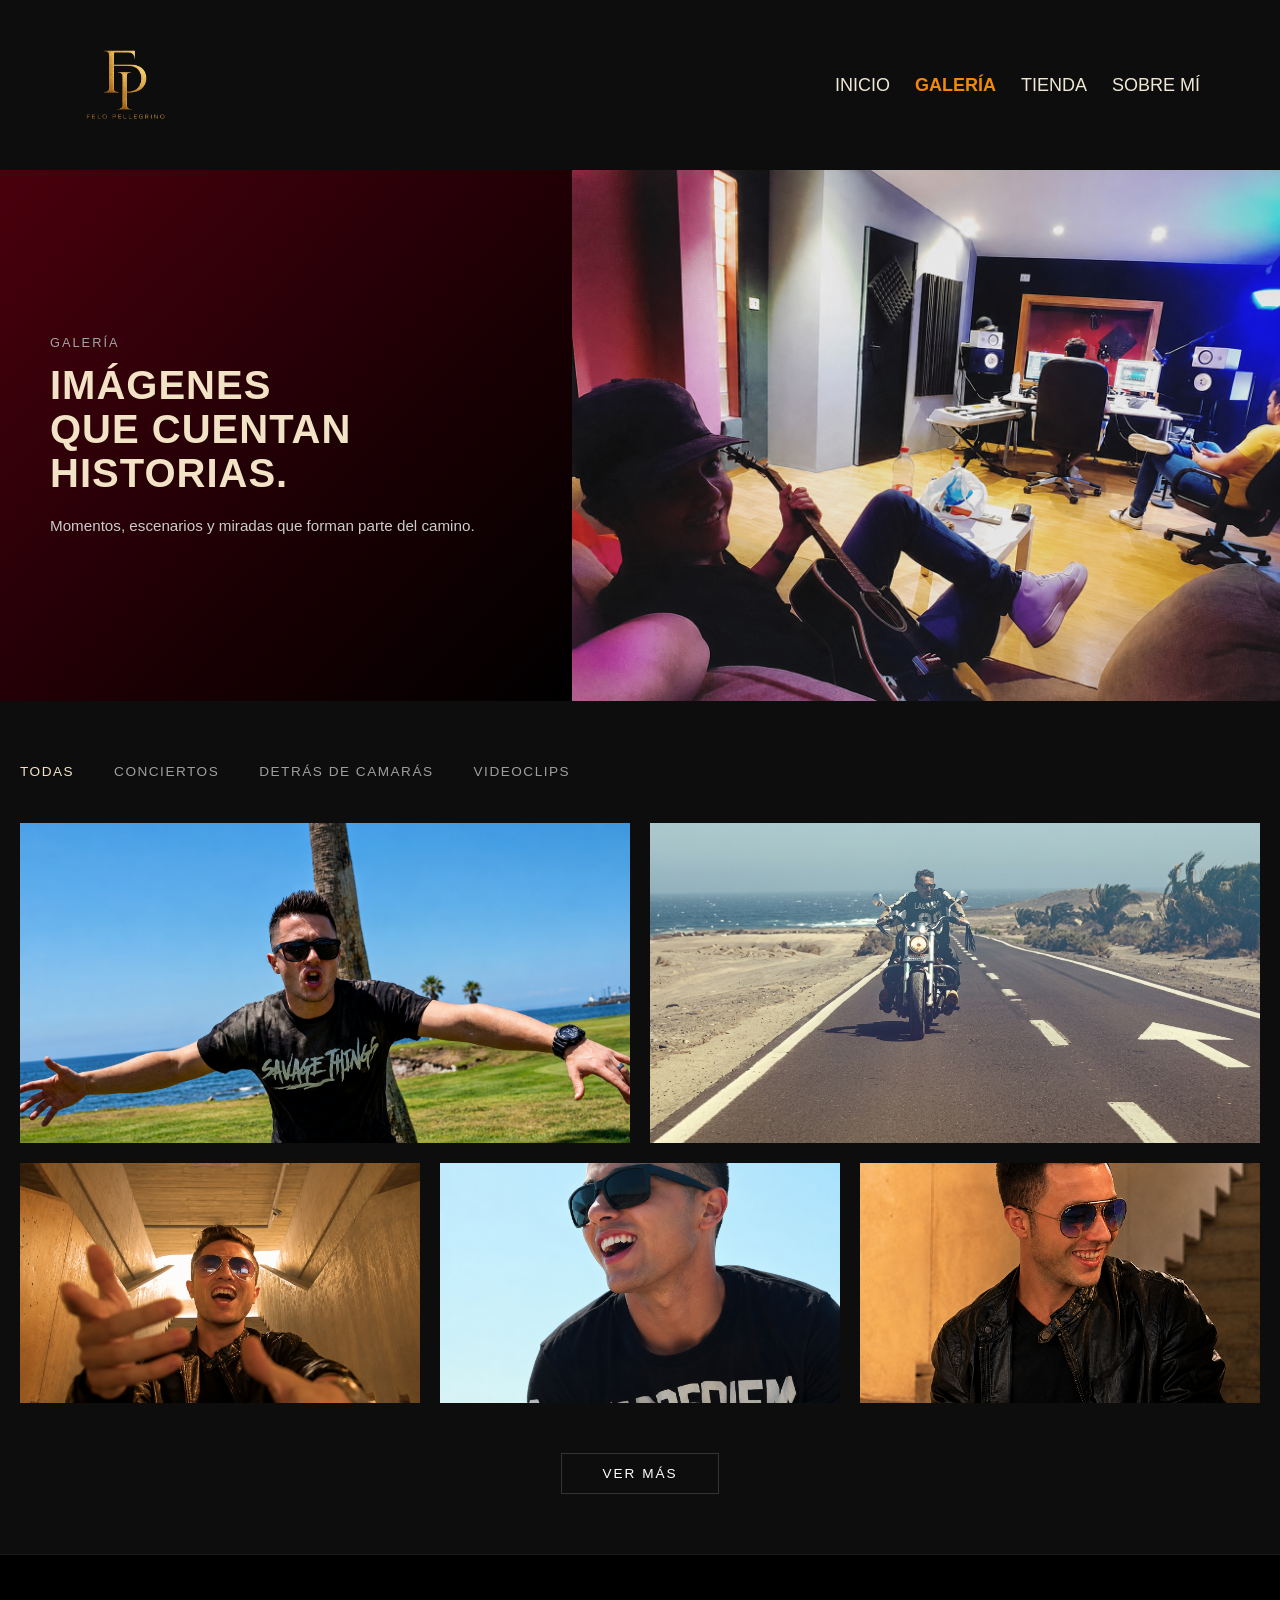
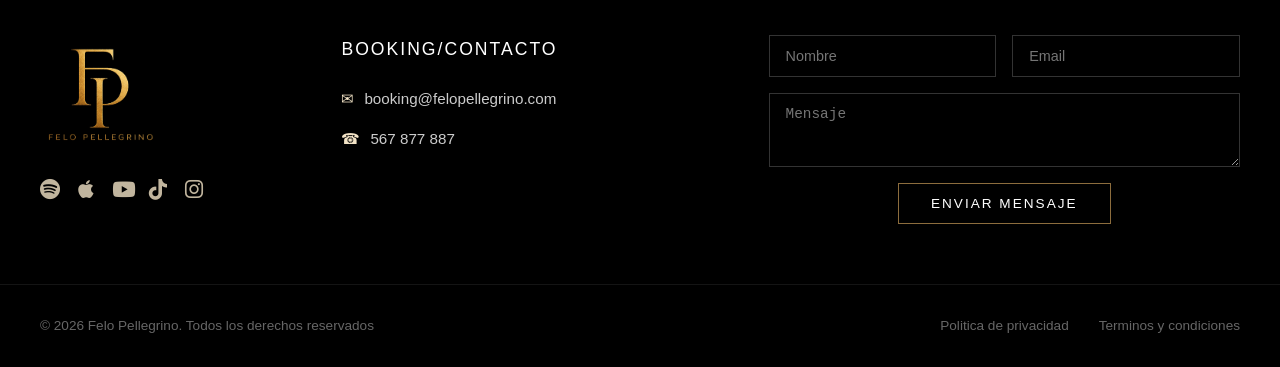
==== galeria.html @ 9846d528 "entrega completa PEC 3 - sitio web Felo Pellegrino" ====
<!DOCTYPE html>
<html lang="en">
<head>
    <meta charset="UTF-8">
    <meta name="viewport" content="width=device-width, initial-scale=1.0">
    <title>Document</title>
    <link rel="stylesheet" href="css/estilo.css">
    <link rel="stylesheet" href="https://cdnjs.cloudflare.com/ajax/libs/font-awesome/6.5.1/css/all.min.css">

</head>
<body>


<header class="header">
   <a href="#" class="logo-link">
    <img src="imagen/Logo transparente.png" alt="Logo Felo Pellegrino" class="logo-img">
  </a>
    
  <input type="checkbox" id="menu-toggle" class="menu-toggle">
<label for="menu-toggle" class="hamburger-btn" aria-label="Abrir menú">
  <i class="fa-solid fa-bars"></i>
</label>


    <nav class="nav-links">
      <a href="index.html">inicio</a>
      <a href="galeria.html" class="active">galería</a>
      <a href="tienda.html">tienda</a>
      <a href="sobre_mi.html">sobre mí</a>
    </nav>

  </header> 


   <main class="pagina-galeria">
  

  <section class="galeria-hero">
    <div class="hero-texto-caja">
      <span class="subtitulo-tag">galería</span>
      <h1 class="titulo-galeria">imágenes<br>que cuentan<br>historias.</h1>
      <p class="descripcion-hero">Momentos, escenarios y miradas que forman parte del camino.</p>
    </div>
    <div class="hero-imagen-caja">
      <img src="imagen/En el estudio.png" alt="Felo Pellegrino en el estudio">
    </div>
  </section>

  <section class="galeria-contenido">
    
    <nav class="galeria-filtros">
      <a href="#" class="filtro-item active">todas</a>
      <a href="#" class="filtro-item">conciertos</a>
      <a href="#" class="filtro-item">detrás de camarás</a>
      <a href="#" class="filtro-item">videoclips</a>
    </nav>

    <div class="galeria-grid-custom">
      <div class="foto-card foto-grande">
        <img src="imagen/Brazos abiertos.png" alt="Felo Pellegrino en la playa">
      </div>
      <div class="foto-card foto-grande">
        <img src="imagen/Con la moto.png" alt="Moto en la carretera">
      </div>

      <div class="foto-card foto-mediana">
        <img src="imagen/Escaleras face.png" alt="Actuación en directo videoclip">
      </div>
      <div class="foto-card foto-mediana">
        <img src="imagen/Image 25 jun 2026, 19_46_51.png" alt="Sesión de fotos">
      </div>
      <div class="foto-card foto-mediana">
        <img src="imagen/Image 27 jun 2026, 00_56_40.png" alt="Rodaje de videoclip">
      </div>
    </div>

    <div class="caja-btn-mas">
      <button class="btn-ver-mas">ver más</button>
    </div>

  </section>

</main>


    
     <!-- FOOTER -->

<footer class="site-footer">
  <div class="footer-container">
    
    <div class="footer-col-logo">
      <img src="imagen/Logo transparente.png" alt="Felo Pellegrino Logo" class="footer-logo">
      <div class="footer-socials">
       <a href="https://open.spotify.com/intl-es/artist/0mSjZNfoNsbA3nzGYJvwx7" target="_blank" rel="noopener noreferrer" class="platform-row">
      <i class="fa-brands fa-spotify"></i>
    </a>
    <a href="https://music.apple.com/do/artist/felo-pellegrino/1522488277" target="_blank" rel="noopener noreferrer" class="platform-row">
      <i class="fa-brands fa-apple"></i>
    </a>
    <a href="https://www.youtube.com/@felopellegrino" target="_blank" rel="noopener noreferrer" class="platform-row">
      <i class="fa-brands fa-youtube"></i>
    </a>
    <a href="https://www.tiktok.com/@felopellegrino" target="_blank" rel="noopener noreferrer" class="platform-row">
      <i class="fa-brands fa-tiktok"></i>
    </a>
    <a href="https://www.instagram.com/felopellegrino/reels/" target="_blank" rel="noopener noreferrer" class="platform-row">
      <i class="fa-brands fa-instagram"></i>
    </a>
      </div>
    </div>

    <div class="footer-col-contact">
      <h3 class="footer-title">BOOKING/CONTACTO</h3>
      <p class="contact-item">
        <span class="icon">&#9993;</span> 
        <a href="mailto:booking@felopellegrino.com">booking@felopellegrino.com</a>
      </p>
      <p class="contact-item">
        <span class="icon">&#9742;</span> 
        <a href="tel:567877887">567 877 887</a>
      </p>
    </div>

    <div class="footer-col-form">
      <form class="contact-form" action="#" method="POST">
        <div class="form-row">
          <input type="text" name="nombre" placeholder="Nombre" required>
          <input type="email" name="email" placeholder="Email" required>
        </div>
        <textarea name="mensaje" placeholder="Mensaje" rows="3" required></textarea>
        <button type="submit" class="btn-enviar">ENVIAR MENSAJE</button>
      </form>
    </div>

  </div>

  <div class="footer-bottom">
    <p class="copyright">&copy; 2026 Felo Pellegrino. Todos los derechos reservados</p>
    <div class="legal-links">
      <a href="politica-privacidad.html">Politica de privacidad</a>
      <a href="terminos-condiciones.html">Terminos y condiciones</a>
    </div>
  </div>
</footer>

</body>
</html>
    
</body>
</html>
---- css/estilo.css ----
* {
  margin: 0;
  padding: 0;
  box-sizing: border-box;
}

body {
  background-color: #0d0d0d;
  color: #ffffff;
  font-family: 'Montserrat', sans-serif; 
  line-height: 1.6;
}

/* --- HEADER --- */
.header {
  display: flex;
  justify-content: space-between;
  align-items: center;
  padding: 40px 80px;
}

.logo-img {
  height: 90px;
  width: auto;
  object-fit: contain;
  display: block;
}

.menu-toggle,
.hamburger-btn {
  display: none;
}

.nav-links {
  text-transform: uppercase;
  display: flex;
  gap: 25px; 
}

.nav-links a {
  color: #EEE8D4;        
  font-size: 18px;            
  font-weight: 500;
  text-decoration: none;
}

.nav-links a:hover {
  color: #f28807;       
}

.nav-links a.active {
  color: #f28807; 
  font-weight: 800;
}

/* --- HERO SECCION --- */
.hero {
  display: flex;
  flex-direction: row;
  align-items: center;
  justify-content: flex-start;
  width: 100%;
  max-width: 1728px;
  margin: 0 auto;
  padding: 40px;
  gap: 32px;
}

.hero-cover {
  width: 500px;
  flex-shrink: 0;
}

.cover-img {
  width: 100%;
  height: auto;
  display: block;
  border-radius: 4px;
}

.hero-content {
  text-transform: uppercase;
  display: flex;
  flex-direction: column;
  align-items: flex-start;
  gap: 16px;
  flex-shrink: 0;
}

.hero-content .subtitle {
  color: #a8a8a8;
  font-size: 24px;
  letter-spacing: 2px;
  display: block;
  margin-bottom: 10px;
}

.hero-content .title,
.title, 
.hero-content h1 {
  font-family: 'Bebas Neue', sans-serif;
  color: #CDA676;
  font-size: 3.8rem;
  font-weight: 800;
  letter-spacing: 1px;
  margin: 0 0 10px 0;
  line-height: 1.05;
}

.hero-content .tagline {
  color: #a8a8a8;
  font-size: 24px;
  letter-spacing: 2px;
  margin-bottom: 30px;
}

.boton-primario {
  display: inline-block;
  padding: 12px 30px;
  border: 1px solid #EEE8D4;
  color: #EEE8D4;
  text-decoration: none;
  font-size: 24px;
  letter-spacing: 2px;
  transition: all 0.3s ease;
}

.boton-primario:hover {
  background-color: #EEE8D4;
  color: #0d0d0d;
}

.hero-artist {
  margin-left: auto;
  width: 580px;
  max-width: 35vw;
  flex-shrink: 1;
}

.artist-img {
  width: 100%;
  height: auto;
  display: block;
  object-fit: contain;
}

/* ---  PLATAFORMAS --- */
.banner-plataformas {
  width: 100%;
  background-color: #000000;
  padding: 45px 0;
}

.plataformas-raw {
  max-width: 1728px;
  margin: 0 auto;
  display: flex;
  flex-direction: row;
  justify-content: center;
  align-items: center;
  gap: 60px;
  flex-wrap: wrap;
}

.banner-plataformas a,
.banner-plataformas a:visited {
  display: flex;
  align-items: center;
  gap: 14px;
  color: #ffffff;
  text-decoration: none;
  font-size: 1.25rem;
  font-weight: 500;
  transition: opacity 0.3s ease, transform 0.3s ease;
}

.banner-plataformas a:hover {
  opacity: 0.7;
  transform: translateY(-2px);
}

.banner-plataformas i {
  font-size: 1.6rem;
  color: #f2e3c6;
}

/* --- SECCION SOBRE MI --- */
.home-sobre-mi {
  width: 100%;
  background-color: #b58234;
  padding: 0;
}

.sobre-mi-container {
  max-width: 1728px;
  margin: 0 auto;
  padding: 0 0 0 40px;
  display: flex;
  align-items: stretch;
  justify-content: space-between;
  gap: 40px;
}

.sobre-mi-content {
  flex: 1;
  max-width: 550px;
  display: flex;
  flex-direction: column;
  gap: 20px;
  padding: 80px 0;
}

.section-tag {
  font-size: 0.85rem;
  letter-spacing: 2px;
  color: #e7e4e4;
  text-transform: uppercase;
}

.section-title {
  font-size: clamp(2rem, 3.5vw, 3.5rem);
  line-height: 1.1;
  color: #ffffff;
  margin: 0;
  text-transform: uppercase;
}

.section-text {
  font-size: 1rem;
  line-height: 1.6;
  color: #cccccc;
  margin: 0;
}

.btn-primario {
  text-transform: uppercase;
  display: inline-block;
  padding: 12px 28px;
  border: 1px solid #ffffff;
  color: #ffffff;
  text-decoration: none;
  font-size: 0.85rem;
  letter-spacing: 1.5px;
  width: fit-content;
  transition: background-color 0.3s ease, color 0.3s ease;
}

.btn-primario:hover {
  background-color: #ffffff;
  color: #000000;
}

.sobre-mi-image {
  flex: 1;
  display: flex;
  justify-content: flex-end;
  max-width: 650px;
}

.img-felo {
  width: 100%;
  height: 100%;
  object-fit: cover;
  object-position: top center;
  display: block;
  mask-image: linear-gradient(to right, transparent 0%, black 50%);
  -webkit-mask-image: linear-gradient(to right, transparent 0%, black 50%);
}

/* --- SECCION MUSICA --- */
.home-musica {
  width: 100%;
  background-color: #000000;
  padding: 80px 0;
}

.musica-container {
  max-width: 1728px;
  margin: 0 auto;
  padding: 0 40px;
}

.musica-header {
  display: flex;
  justify-content: space-between;
  align-items: center;
  margin-bottom: 50px;
}

.musica-title {
  font-size: 2.8rem;
  color: #f2e3c6; 
  font-weight: 400;
  margin: 0;
  letter-spacing: 2px;
}

.link-ver-mas {
  color: #f2e3c6;
  text-decoration: none;
  font-size: 0.95rem;
  letter-spacing: 2px;
  transition: opacity 0.3s ease;
}

.link-ver-mas:hover {
  opacity: 0.7;
}

.musica-content {
  display: grid;
  grid-template-columns: 1.5fr 1fr 0.8fr;
  gap: 60px;
  align-items: center;
}

.col-lanzamiento {
  display: flex;
  align-items: center;
  gap: 28px;
}

.cover-art {
  width: 180px;
  height: 180px;
  object-fit: cover;
  border-radius: 2px;
}

.lanzamiento-info {
  display: flex;
  flex-direction: column;
  gap: 8px;
}

.label-lanzamiento {
  font-size: 0.85rem;
  color: #f2e3c6;
  letter-spacing: 1.5px;
  text-transform: uppercase;
}

.track-title {
  font-size: 1.8rem;
  color: #ffffff;
  margin: 0 0 12px 0;
  font-weight: 500;
}

.player-controls {
  display: flex;
  align-items: center;
  gap: 16px;
}

.btn-play {
  background: none;
  border: 2px solid #f2e3c6;
  color: #f2e3c6;
  width: 38px;
  height: 38px;
  border-radius: 50%;
  display: flex;
  align-items: center;
  justify-content: center;
  cursor: pointer;
  padding: 0;
  transition: transform 0.2s ease, background-color 0.2s ease;
}

.btn-play:hover {
  transform: scale(1.05);
  background-color: rgba(242, 227, 198, 0.1);
}

.waveform {
  display: flex;
  align-items: center;
  gap: 6px;
}

.waveform .bar {
  background-color: #f2e3c6;
  border-radius: 2px;
}

.waveform .bar.short { width: 14px; height: 6px; }
.waveform .bar.medium { width: 14px; height: 10px; }
.waveform .bar.tall { width: 14px; height: 18px; }

.col-tracklist {
  list-style: none;
  padding: 0;
  margin: 0;
  display: flex;
  flex-direction: column;
  gap: 18px;
}

.col-tracklist li {
  text-transform: uppercase;
  color: #ffffff;
  font-size: 0.95rem;
  letter-spacing: 1px;
  cursor: pointer;
  transition: opacity 0.3s ease;
}

.col-tracklist li:hover {
  opacity: 0.7;
}

.col-plataformas {
  display: flex;
  flex-direction: column;
  gap: 20px;
  align-items: flex-end;
}

.platform-row,
.platform-row:visited {
  display: flex;
  flex-direction: row; 
  gap: 12px;
  color: #ffffff;
  text-decoration: none;
  font-size: 1rem;
  transition: opacity 0.3s ease;
}

.platform-row:hover {
  opacity: 0.7;
}

.platform-row i {
  font-size: 1.3rem;
  color: #f2e3c6;
  width: 24px;
  text-align: center;
}

/* --- SECCION GALERIA Y TIENDA --- */
.home-doble-seccion {
  width: 100%;
  background-color: #000000;
  padding: 80px 0;
}

.doble-seccion-container {
  max-width: 1728px;
  margin: 0 auto;
  padding: 0 40px;
  display: grid;
  grid-template-columns: 1fr 1fr;
  gap: 80px;
}

.bloque-header {
  display: flex;
  justify-content: space-between;
  align-items: center;
  margin-bottom: 30px;
}

.bloque-title {
  font-size: 2.8rem;
  color: #f2e3c6;
  font-weight: 400;
  margin: 0;
  letter-spacing: 2px;
}

.link-ver-todo {
  color: #f2e3c6;
  text-decoration: none;
  font-size: 0.95rem;
  letter-spacing: 1.5px;
  transition: opacity 0.3s ease;
}

.link-ver-todo:hover {
  opacity: 0.7;
}

.bloque-grid {
  display: grid;
  grid-template-columns: 1fr 1fr;
  gap: 20px;
}

.grid-item {
  width: 100%;
  aspect-ratio: 4 / 3;
  overflow: hidden;
  background-color: #111111;
}

.grid-item img {
  width: 100%;
  height: 100%;
  object-fit: contain;
  display: block;
  transition: transform 0.3s ease;
}

.grid-item:hover img {
  transform: scale(1.03);
}

/* --- FOOTER --- */
.site-footer {
  width: 100%;
  background-color: #000000;
  padding: 80px 0 30px 0;
  border-top: 1px solid #1a1a1a;
}

.footer-container {
  max-width: 1728px;
  margin: 0 auto;
  padding: 0 40px;
  display: grid;
  grid-template-columns: 0.8fr 1.2fr 1.5fr;
  gap: 50px;
  align-items: flex-start;
  margin-bottom: 60px;
}

.footer-col-logo {
  display: flex;
  flex-direction: column;
  gap: 24px;
}

.footer-logo {
  width: 120px;
  height: auto;
}

.footer-socials {
  display: flex;
  align-items: center;
  gap: 16px;
}

.footer-socials a i {
  width: 20px;
  height: 20px;
  opacity: 0.8;
  transition: opacity 0.3s ease;
}

.footer-socials a:hover i {
  opacity: 1;
}

.footer-col-contact {
  display: flex;
  flex-direction: column;
  gap: 16px;
}

.footer-title {
  font-size: 1.1rem;
  color: #ffffff;
  letter-spacing: 2px;
  margin: 0 0 8px 0;
  font-weight: 500;
}

.contact-item {
  color: #cccccc;
  font-size: 0.95rem;
  margin: 0;
  display: flex;
  align-items: center;
  gap: 10px;
}

.contact-item a {
  color: #cccccc;
  text-decoration: none;
  transition: color 0.3s ease;
}

.contact-item a:hover {
  color: #f2e3c6;
}

.contact-item .icon {
  color: #f2e3c6;
}

.contact-form {
  display: flex;
  flex-direction: column;
  gap: 16px;
}

.form-row {
  display: grid;
  grid-template-columns: 1fr 1fr;
  gap: 16px;
}

.contact-form input,
.contact-form textarea {
  width: 100%;
  background-color: transparent;
  border: 1px solid #333333;
  padding: 12px 16px;
  color: #ffffff;
  font-size: 0.9rem;
  outline: none;
  transition: border-color 0.3s ease;
}

.contact-form input:focus,
.contact-form textarea:focus {
  border-color: #8c6d3d;
}

.btn-enviar {
  align-self: center;
  background-color: transparent;
  border: 1px solid #8c6d3d;
  color: #ffffff;
  padding: 12px 32px;
  font-size: 0.85rem;
  letter-spacing: 2px;
  cursor: pointer;
  transition: background-color 0.3s ease;
}

.btn-enviar:hover {
  background-color: #8c6d3d;
}

.footer-bottom {
  max-width: 1728px;
  margin: 0 auto;
  padding: 30px 40px 0 40px;
  border-top: 1px solid #141414;
  display: flex;
  justify-content: space-between;
  align-items: center;
}

.copyright {
  color: #666666;
  font-size: 0.85rem;
  margin: 0;
}

.legal-links {
  display: flex;
  gap: 30px;
}

.legal-links a {
  color: #666666;
  text-decoration: none;
  font-size: 0.85rem;
  transition: color 0.3s ease;
}

.legal-links a:hover {
  color: #ffffff;
}

/*  MEDIA QUERIES RESPONSIVE */

/* --- TABLETS Y PANTALLAS MEDIANAS (HASTA 1024px) --- */
@media screen and (max-width: 1024px) {

  /* Header y Menú Hamburguesa */
  .header {
    position: relative;
    padding: 20px 40px;
  }

  .hamburger-btn {
    display: block;
    color: #f2e3c6;
    font-size: 2rem;
    cursor: pointer;
    margin-left: auto;
  }

  .nav-links {
    display: none;
    flex-direction: column;
    align-items: flex-end;
    position: absolute;
    top: 100%;
    left: 0;
    width: 100%;
    background-color: #000000;
    padding: 20px 0;
    gap: 0;
    border-bottom: 1px solid #1a1a1a;
    z-index: 999;
  }

  .nav-links a {
    padding: 16px 40px;
    width: 100%;
    border-top: 1px solid #111111;
    text-align: right;
  }

  .menu-toggle:checked ~ .nav-links {
    display: flex;
  }

  /* Hero */
  .hero {
    flex-direction: column;
    text-align: left;
    gap: 32px;
  }

  .hero-artist {
    max-width: 100%;
    width: 100%;
    margin-left: 0;
  }

  /* Seccion sobre mi */
  .sobre-mi-container {
    flex-direction: column;
    padding: 0 20px;
  }

  .sobre-mi-content {
    padding: 60px 0 20px;
    max-width: 100%;
  }

  .img-felo {
    height: auto;
  }

  /* Seccion musica */
  .musica-content {
    display: flex;
    flex-direction: column;
    gap: 40px;
  }

  .col-lanzamiento {
    flex-direction: column;
    align-items: flex-start;
  }

  .col-plataformas {
    align-items: flex-start;
    text-align: left;
  }

  .platform-row {
    justify-content: flex-start;
  }

  /* Seccion galeria y tienda */
  .doble-seccion-container {
    grid-template-columns: 1fr;
    gap: 50px;
  }

  /* Footer */
  .footer-container {
    grid-template-columns: 1fr;
    gap: 40px;
  }

  .btn-enviar {
    width: 100%;
  }

  .footer-bottom {
    flex-direction: column;
    gap: 16px;
    text-align: center;
  }
}

/* --- MOVILES (HASTA 768px / 600px) --- */

@media screen and (max-width: 768px) {
  .banner-plataformas {
    padding: 20px 16px;
  }

  .plataformas-raw {
    gap: 24px;
    justify-content: space-around;
  }

  .hero-cover {
    width: 100%;
  }

  .hero-content .title {
    font-size: 3rem;
  }

  .form-row {
    grid-template-columns: 1fr;
  }
}

@media screen and (max-width: 600px) {
  .bloque-grid {
    grid-template-columns: 1fr;
  }
}


/*------------------------------------------------------------------*/

/* --- PAGINA GALERIA --- */

.galeria-hero {
  display: flex;
  width: 100%;
  max-width: 1728px;
  margin: 0 auto;
  background-color: #000000;
  min-height: 400px;
}

.hero-texto-caja {
  flex: 1;
  background: linear-gradient(135deg, #4a000d 0%, #1a0004 60%, #000000 100%);
  padding: 60px 50px;
  display: flex;
  flex-direction: column;
  justify-content: center;
  box-sizing: border-box;
}

.subtitulo-tag {
  text-transform: uppercase;
  color: #a3a3a3;
  font-size: 0.85rem;
  letter-spacing: 2px;
  margin-bottom: 12px;
}

.titulo-galeria {
  text-transform: uppercase;
  color: #f2e3c6; 
  font-size: 2.5rem;
  line-height: 1.1;
  font-weight: 700;
  letter-spacing: 1px;
  margin: 0 0 20px 0;
}

.descripcion-hero {
  color: #cccccc;
  font-size: 0.95rem;
  line-height: 1.5;
  margin: 0;
}

.hero-imagen-caja {
  flex: 1.5;
  overflow: hidden;
}

.hero-imagen-caja img {
  width: 100%;
  height: 100%;
  object-fit: cover;
  display: block;
}

.galeria-contenido {
  max-width: 1400px;
  margin: 0 auto;
  padding: 60px 20px;
}

.galeria-filtros {
  text-transform: uppercase;
  display: flex;
  gap: 40px;
  margin-bottom: 40px;
}

.filtro-item {
  color: #ffffff;
  text-decoration: none;
  font-size: 0.85rem;
  letter-spacing: 1.5px;
  opacity: 0.6;
  transition: opacity 0.3s ease, color 0.3s ease;
}

.filtro-item:hover,
.filtro-item.active {
  opacity: 1;
  color: #f2e3c6;
}

.galeria-grid-custom {
  display: grid;
  grid-template-columns: repeat(6, 1fr);
  gap: 20px;
}

.foto-card {
  overflow: hidden;
  background-color: #111111;
}

.foto-card img {
  width: 100%;
  height: 100%;
  object-fit: cover;
  display: block;
  transition: transform 0.4s ease;
}

.foto-card:hover img {
  transform: scale(1.03);
}

.foto-grande {
  grid-column: span 3;
  height: 320px;
}

.foto-mediana {
  grid-column: span 2;
  height: 240px;
}

.caja-btn-mas {
  display: flex;
  justify-content: center;
  margin-top: 50px;
}

.btn-ver-mas {
  text-transform: uppercase;
  background: transparent;
  border: 1px solid #333333;
  color: #ffffff;
  padding: 12px 40px;
  font-size: 0.85rem;
  letter-spacing: 2px;
  cursor: pointer;
  transition: border-color 0.3s ease, color 0.3s ease;
}

.btn-ver-mas:hover {
  border-color: #f2e3c6;
  color: #f2e3c6;
}

/* --- RESPONSIVE MOVIL/TABLET --- */
@media screen and (max-width: 900px) {
  .galeria-hero {
    flex-direction: column;
  }

  .galeria-filtros {
    flex-wrap: wrap;
    gap: 20px;
  }

  .foto-grande,.foto-mediana {
    grid-column: span 6;
  }
}


/* PAGINA SOBRE MI */

.pagina-sobre-mi {
  width: 100%;
  display: flex;
  flex-direction: column;
  background-color: #000000;
  flex: 1;
}

.sobremi-hero {
  display: flex;
  flex-direction: row;
  width: 100%;
  max-width: 1728px;
  margin: 0 auto;
  background-color: #000000;
  min-height: 420px;
}

.sobremi-hero-texto {
  flex: 1;
  background: linear-gradient(135deg, #614418 0%, #261805 50%, #000000 100%);
  padding: 60px 50px;
  display: flex;
  flex-direction: column;
  justify-content: center;
  box-sizing: border-box;
}

.subtitulo-tag {
  color: #a3a3a3;
  font-size: 0.8rem;
  letter-spacing: 2px;
  margin-bottom: 10px;
}

.titulo-dorado-hero {
  color: #f2e3c6;
  font-size: 2.8rem;
  line-height: 1.1;
  font-weight: 700;
  letter-spacing: 1.5px;
  margin: 10px 0 20px 0;
}

.bajada-hero {
  color: #cccccc;
  font-size: 0.85rem;
  letter-spacing: 2px;
  opacity: 0.8;
}

.sobremi-hero-img {
  flex: 1.3;
  overflow: hidden;
}

.sobremi-hero-img img {
  width: 100%;
  height: 100%;
  object-fit: cover;
  display: block;
}

.seccion-historia {
  width: 100%;
  background-color: #000000;
  padding: 80px 50px;
  box-sizing: border-box;
}

.historia-container {
  max-width: 1400px;
  margin: 0 auto;
  display: flex;
  flex-direction: row;
  align-items: center;
  justify-content: space-between;
  gap: 60px;
}

.historia-texto {
  flex: 1.2;
}

.titulo-historia {
  color: #be6d09;
  font-size: 2.5rem;
  font-weight: 700;
  letter-spacing: 1px;
  margin: 10px 0 25px 0;
}

.historia-parrafos p {
  color: #cccccc;
  font-size: 0.92rem;
  line-height: 1.7;
  margin-bottom: 20px;
  opacity: 0.9;
}

.historia-img {
  flex: 1;
  display: flex;
  justify-content: center;
}

.historia-img img {
  max-width: 100%;
  height: auto;
  display: block;
  object-fit: contain;
}

/* --- RESPONSIVE  --- */
@media screen and (max-width: 1024px) {
  .sobremi-hero,
  .historia-container {
    flex-direction: column;
    gap: 30px;
  }

  .titulo-dorado-hero {
    font-size: 2.2rem;
  }

  .titulo-historia {
    font-size: 2rem;
  }
}
.pagina-tienda {
  width: 100%;
  display: flex;
  flex-direction: column;
  background-color: #000000;
  flex: 1;
}

/* --- PAGINA TIENDA --- */
.tienda-hero {
  display: flex;
  flex-direction: row;
  width: 100%;
  max-width: 1728px;
  margin: 0 auto;
  background-color: #000000;
  min-height: 420px;
}

.tienda-hero-texto {
  flex: 1;
  background: linear-gradient(135deg, #614418 0%, #261805 50%, #000000 100%);
  padding: 60px 50px;
  display: flex;
  flex-direction: column;
  justify-content: center;
  box-sizing: border-box;
}

.titulo-dorado-hero {
  text-transform: uppercase;
  
}

.bajada-hero-titulo{
  text-transform: uppercase;
  font-weight: 300;
  color: #cccccc;

}

.bajada-hero-desc{
  font-weight: 300;
  color: #cccccc;

}

.texto-bronce {
  color: #be6d09;
}

.tienda-hero-img {
  flex: 1.3;
  overflow: hidden;
}

.tienda-hero-img img {
  width: 100%;
  height: 100%;
  object-fit: cover;
  display: block;
}

.seccion-tienda-main {
  width: 100%;
  background-color: #000000;
  padding: 80px 40px;
  box-sizing: border-box;
}

.tienda-container {
  max-width: 1400px;
  margin: 0 auto;
  display: flex;
  gap: 50px;
}

.tienda-categorias {
  width: 200px;
  flex-shrink: 0;
}

.tienda-categorias ul {
  text-transform: uppercase;
  list-style: none;
  padding: 0;
  margin: 0;
  display: flex;
  flex-direction: column;
  gap: 25px;
}

.cat-item {
  color: #ffffff;
  text-decoration: none;
  font-size: 0.85rem;
  letter-spacing: 2px;
  opacity: 0.6;
  transition: opacity 0.3s ease, color 0.3s ease;
  display: block;
}

.cat-item:hover,
.cat-item.active {
  opacity: 1;
  color: #f2e3c6;
}

.tienda-catalogo {
  flex: 1;
  display: flex;
  flex-direction: column;
}

.productos-grid {
  display: grid;
  grid-template-columns: repeat(3, 1fr);
  gap: 25px;
}

.producto-card {
  border: 1px solid #222222;
  background-color: #050505;
  display: flex;
  flex-direction: column;
  transition: border-color 0.3s ease;
}

.producto-card:hover {
  border-color: #f2e3c6;
}

.prod-img-box {
  padding: 30px;
  display: flex;
  justify-content: center;
  align-items: center;
  min-height: 250px;
}

.prod-img-box img {
  max-width: 100%;
  max-height: 200px;
  object-fit: contain;
  display: block;
}

.prod-info-box {
  border-top: 1px solid #222222;
  padding: 15px;
  text-align: center;
  background-color: #0a0a0a;
}

.prod-info-box h3 {
  color: #ffffff;
  font-size: 0.85rem;
  letter-spacing: 1.5px;
  margin-bottom: 5px;
  font-weight: 500;
}

.prod-info-box .precio {
  color: #cccccc;
  font-size: 0.85rem;
  letter-spacing: 1px;
}

.caja-btn-tienda {
  display: flex;
  justify-content: center;
  margin-top: 50px;
}

.btn-ver-todo {
  text-transform: uppercase;
  background: transparent;
  border: 1px solid #333333;
  color: #ffffff;
  padding: 12px 45px;
  font-size: 0.85rem;
  letter-spacing: 2px;
  cursor: pointer;
  transition: all 0.3s ease;
}

.btn-ver-todo:hover {
  border-color: #f2e3c6;
  color: #f2e3c6;
}

/* --- RESPONSIVE TIENDA --- */
@media screen and (max-width: 1024px) {
  .tienda-hero {
    flex-direction: column;
  }

  .tienda-container {
    flex-direction: column;
    gap: 40px;
  }

  .tienda-categorias {
    width: 100%;
  }

  .tienda-categorias ul {
    flex-direction: row;
    flex-wrap: wrap;
    gap: 20px;
  }

  .productos-grid {
    grid-template-columns: repeat(2, 1fr);
  }
}

@media screen and (max-width: 600px) {
  .productos-grid {
    grid-template-columns: 1fr;
  }
}
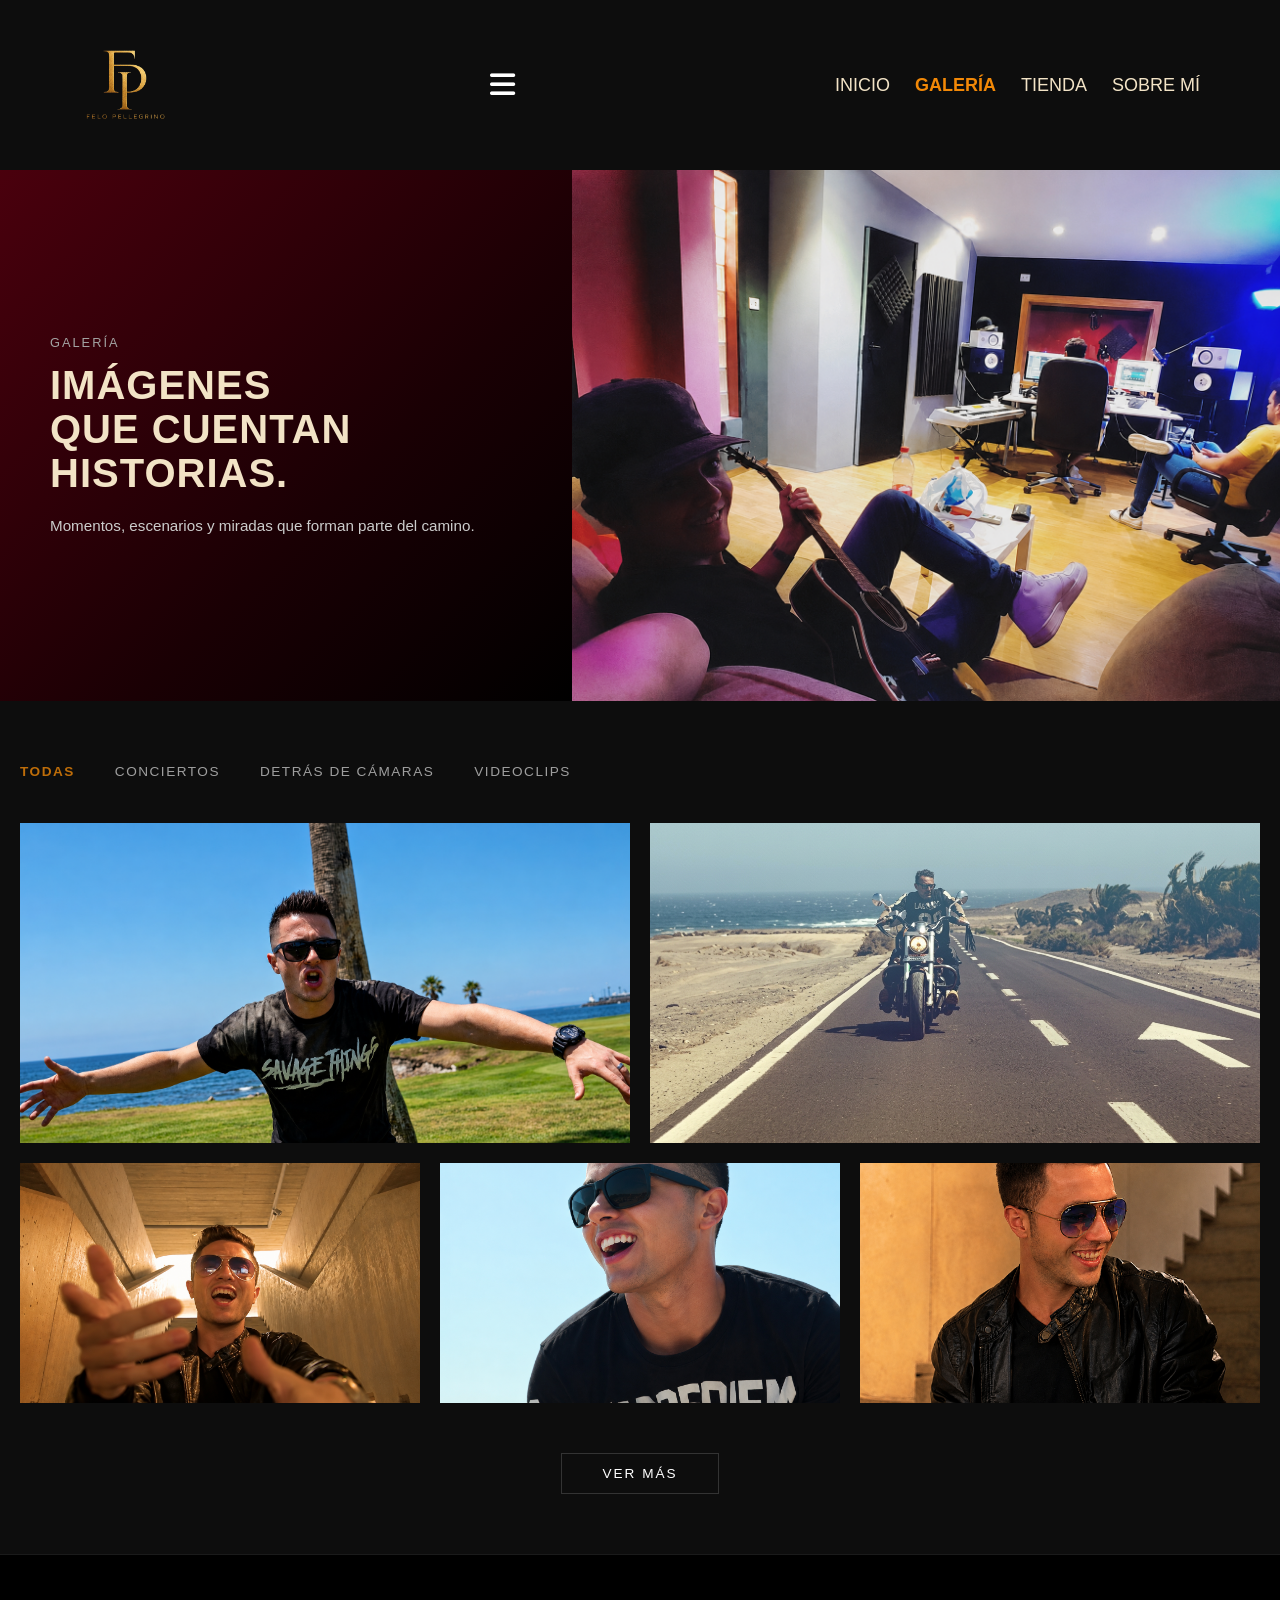
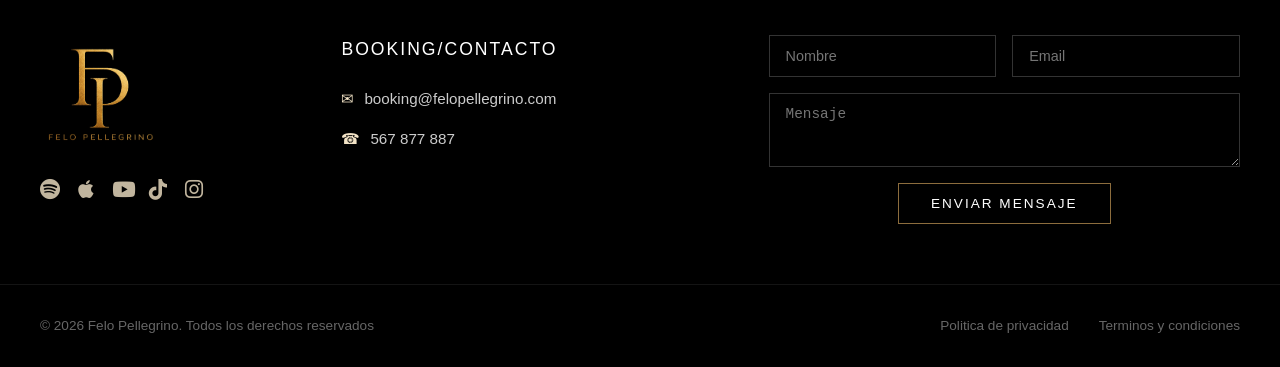
==== commit c0420807: "PEC 5" ====
--- a/galeria.html
+++ b/galeria.html
@@ -6,30 +6,30 @@
     <title>Document</title>
     <link rel="stylesheet" href="css/estilo.css">
     <link rel="stylesheet" href="https://cdnjs.cloudflare.com/ajax/libs/font-awesome/6.5.1/css/all.min.css">
+    <script src="js/funciones.js" defer></script>
 
 </head>
 <body>
 
 
 <header class="header">
-   <a href="#" class="logo-link">
+  
+  <a href="index.html" class="logo-link">
     <img src="imagen/Logo transparente.png" alt="Logo Felo Pellegrino" class="logo-img">
   </a>
     
-  <input type="checkbox" id="menu-toggle" class="menu-toggle">
-<label for="menu-toggle" class="hamburger-btn" aria-label="Abrir menú">
-  <i class="fa-solid fa-bars"></i>
-</label>
+  <button id="hamburger-btn" class="hamburger-btn" aria-label="Abrir menú">
+    <i class="fa-solid fa-bars"></i>
+  </button>
 
+  <nav class="nav-links">
+    <a href="index.html">inicio</a>
+    <a href="galeria.html"class="active">galería</a>
+    <a href="tienda.html">tienda</a>
+    <a href="sobre_mi.html">sobre mí</a>
+  </nav>
 
-    <nav class="nav-links">
-      <a href="index.html">inicio</a>
-      <a href="galeria.html" class="active">galería</a>
-      <a href="tienda.html">tienda</a>
-      <a href="sobre_mi.html">sobre mí</a>
-    </nav>
-
-  </header> 
+</header>
 
 
    <main class="pagina-galeria">
@@ -48,34 +48,58 @@
 
   <section class="galeria-contenido">
     
-    <nav class="galeria-filtros">
-      <a href="#" class="filtro-item active">todas</a>
-      <a href="#" class="filtro-item">conciertos</a>
-      <a href="#" class="filtro-item">detrás de camarás</a>
-      <a href="#" class="filtro-item">videoclips</a>
+   <nav class="galeria-filtros">
+      <a href="#" class="filtro-item btn-filtro active" data-filter="todos">todas</a>
+      <a href="#" class="filtro-item btn-filtro" data-filter="conciertos">conciertos</a>
+      <a href="#" class="filtro-item btn-filtro" data-filter="estudio">detrás de cámaras</a>
+      <a href="#" class="filtro-item btn-filtro" data-filter="videoclips">videoclips</a>
     </nav>
 
     <div class="galeria-grid-custom">
-      <div class="foto-card foto-grande">
-        <img src="imagen/Brazos abiertos.png" alt="Felo Pellegrino en la playa">
-      </div>
-      <div class="foto-card foto-grande">
-        <img src="imagen/Con la moto.png" alt="Moto en la carretera">
-      </div>
+  
+  <div class="foto-card foto-grande" data-category="conciertos">
+    <img src="imagen/Brazos abiertos.png" alt="Felo Pellegrino en la playa" class="galeria-img">
+  </div>
+  
+  <div class="foto-card foto-grande" data-category="estudio">
+    <img src="imagen/Con la moto.png" alt="Moto en la carretera" class="galeria-img">
+  </div>
 
-      <div class="foto-card foto-mediana">
-        <img src="imagen/Escaleras face.png" alt="Actuación en directo videoclip">
-      </div>
-      <div class="foto-card foto-mediana">
-        <img src="imagen/Image 25 jun 2026, 19_46_51.png" alt="Sesión de fotos">
-      </div>
-      <div class="foto-card foto-mediana">
-        <img src="imagen/Image 27 jun 2026, 00_56_40.png" alt="Rodaje de videoclip">
-      </div>
-    </div>
+  <div class="foto-card foto-mediana" data-category="videoclips">
+    <img src="imagen/Escaleras face.png" alt="Actuación en directo videoclip" class="galeria-img">
+  </div>
+  
+  <div class="foto-card foto-mediana" data-category="estudio">
+    <img src="imagen/Image 25 jun 2026, 19_46_51.png" alt="Sesión de fotos" class="galeria-img">
+  </div>
+  
+  <div class="foto-card foto-mediana" data-category="videoclips">
+    <img src="imagen/Image 27 jun 2026, 00_56_40.png" alt="Rodaje de videoclip" class="galeria-img">
+  </div>
+
+
+
+  <div class="foto-card foto-mediana extra" data-category="videoclips">
+    <img src="imagen/Extra 1.png" alt="Rodaje de videoclip" class="galeria-img">
+  </div>
+  
+  <div class="foto-card foto-mediana extra" data-category="conciertos">
+    <img src="imagen/Extra 2.png" alt="Rodaje de videoclip" class="galeria-img">
+  </div>
+  
+  <div class="foto-card foto-mediana extra" data-category="estudio">
+    <img src="imagen/Extra 3.png" alt="Rodaje de videoclip" class="galeria-img">
+  </div>
+  
+  <div class="foto-card foto-mediana extra" data-category="conciertos">
+    <img src="imagen/Extra 4.png" alt="Rodaje de videoclip" class="galeria-img">
+  </div>
+
+</div>
 
     <div class="caja-btn-mas">
-      <button class="btn-ver-mas">ver más</button>
+      <button id="btn-ver-mas" class="btn-ver-mas">ver más</button>
+      
     </div>
 
   </section>
@@ -144,8 +168,11 @@
   </div>
 </footer>
 
+<!-- Modal / Lightbox para ver la foto en grande -->
+<div id="lightbox" class="lightbox" aria-hidden="true">
+  <span id="lightbox-close" class="lightbox-close">&times;</span>
+  <img id="lightbox-img" class="lightbox-content" src="" alt="Imagen ampliada">
+</div>
+
 </body>
 </html>
-    
-</body>
-</html>
--- a/css/estilo.css
+++ b/css/estilo.css
@@ -1,3 +1,13 @@
+:root {
+  --color-fondo: #0d0d0d;
+  --color-negro: #000000;
+  --color-dorado: #f2e3c6;
+  --color-dorado-titulo: #CDA676;
+  --color-bronce: #be6d09;
+  --color-blanco: #ffffff;
+  --color-texto-gris: #cccccc;
+}
+
 * {
   margin: 0;
   padding: 0;
@@ -5,8 +15,8 @@
 }
 
 body {
-  background-color: #0d0d0d;
-  color: #ffffff;
+  background-color: var(--color-fondo);
+  color: var(--color-blanco);
   font-family: 'Montserrat', sans-serif; 
   line-height: 1.6;
 }
@@ -26,9 +36,12 @@
   display: block;
 }
 
-.menu-toggle,
 .hamburger-btn {
-  display: none;
+  background: none;
+  border: none;
+  font-size: 1.8rem;
+  color: inherit;
+  cursor: pointer;
 }
 
 .nav-links {
@@ -38,14 +51,14 @@
 }
 
 .nav-links a {
-  color: #EEE8D4;        
+  color: var(--color-dorado);
   font-size: 18px;            
   font-weight: 500;
   text-decoration: none;
 }
 
 .nav-links a:hover {
-  color: #f28807;       
+  color: var(--color-bronce);       
 }
 
 .nav-links a.active {
@@ -345,6 +358,8 @@
   color: #ffffff;
   margin: 0 0 12px 0;
   font-weight: 500;
+  text-transform: uppercase;
+
 }
 
 .player-controls {
@@ -409,6 +424,12 @@
 .col-tracklist li:hover {
   opacity: 0.7;
 }
+
+.col-tracklist li.active {
+  color: var(--gold-color, #d4af37);
+  font-weight: bold;
+}
+
 
 .col-plataformas {
   display: flex;
@@ -702,6 +723,10 @@
     z-index: 999;
   }
 
+  .nav-links.active {
+  display: flex;
+  }
+
   .nav-links a {
     padding: 16px 40px;
     width: 100%;
@@ -709,9 +734,6 @@
     text-align: right;
   }
 
-  .menu-toggle:checked ~ .nav-links {
-    display: flex;
-  }
 
   /* Hero */
   .hero {
@@ -891,7 +913,7 @@
 }
 
 .filtro-item {
-  color: #ffffff;
+  color: var(--color-blanco);
   text-decoration: none;
   font-size: 0.85rem;
   letter-spacing: 1.5px;
@@ -902,7 +924,7 @@
 .filtro-item:hover,
 .filtro-item.active {
   opacity: 1;
-  color: #f2e3c6;
+  color: var(--color-bronce);
 }
 
 .galeria-grid-custom {
@@ -913,7 +935,7 @@
 
 .foto-card {
   overflow: hidden;
-  background-color: #111111;
+  background-color: var(--color-fondo);
 }
 
 .foto-card img {
@@ -961,6 +983,21 @@
   color: #f2e3c6;
 }
 
+.foto-card.extra {
+  display: none !important;
+}
+
+.btn-filtro.active {
+  
+  color: var(--color-bronce);
+  font-weight: bold;
+}
+
+.galeria-grid-custom .foto-card.oculto-filtro {
+  display: none;
+}
+
+
 /* --- RESPONSIVE MOVIL/TABLET --- */
 @media screen and (max-width: 900px) {
   .galeria-hero {
@@ -1330,4 +1367,67 @@
   .productos-grid {
     grid-template-columns: 1fr;
   }
+}
+
+
+/* Animacion del ecualizador */
+@keyframes ecuMovimiento {
+  0%, 100% { height: 6px; }
+  50% { height: 22px; }
+}
+
+.waveform.playing .bar {
+  animation: ecuMovimiento 0.8s infinite ease-in-out;
+}
+
+.waveform.playing .bar:nth-child(1) { animation-delay: 0.0s; }
+.waveform.playing .bar:nth-child(2) { animation-delay: 0.2s; }
+.waveform.playing .bar:nth-child(3) { animation-delay: 0.4s; }
+
+/*LIGHTBOX / VISOR DE IMÁGENES*/
+
+.lightbox {
+  display: none;
+  position: fixed;
+  z-index: 2000;
+  top: 0;
+  left: 0;
+  width: 100%;
+  height: 100%;
+  background-color: rgba(0, 0, 0, 0.9);
+  justify-content: center;
+  align-items: center;
+  padding: 20px;
+}
+
+.lightbox.active {
+  display: flex;
+}
+
+.lightbox-content {
+  max-width: 90%;
+  max-height: 85vh;
+  object-fit: contain;
+  border-radius: 8px;
+  box-shadow: 0 0 20px rgba(255, 255, 255, 0.1);
+}
+
+.lightbox-close {
+  position: absolute;
+  top: 20px;
+  right: 35px;
+  color: #ffffff;
+  font-size: 40px;
+  font-weight: bold;
+  cursor: pointer;
+  transition: color 0.2s ease;
+}
+
+.lightbox-close:hover {
+  color: #f2e3c6;
+}
+
+/* Cursor interactivo para indicar que las fotos son ampliables */
+.foto-card img {
+  cursor: pointer;
 }
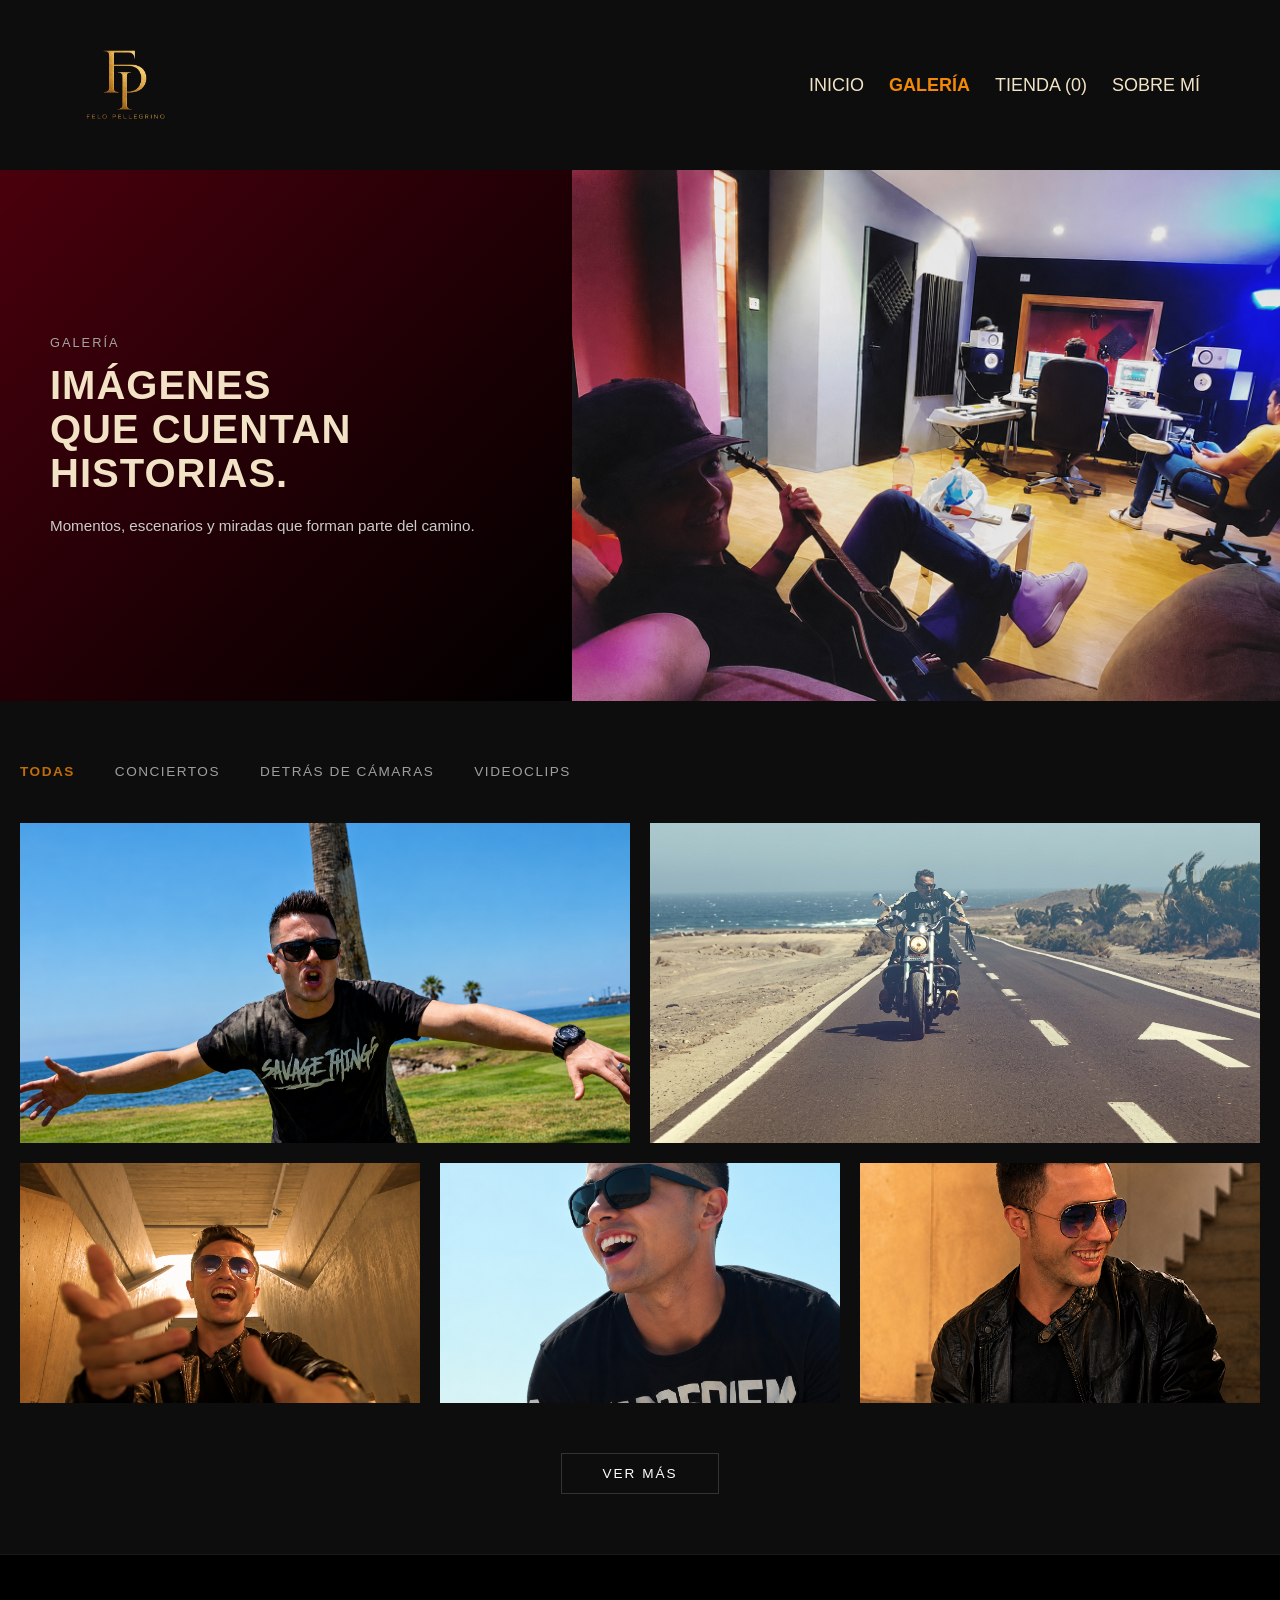
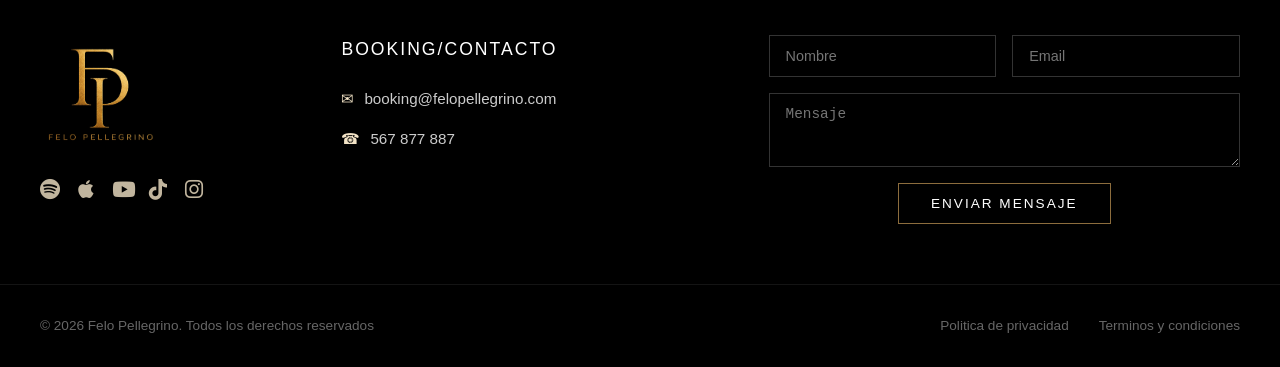
==== commit 7d13402a: "Entrega proyecto final" ====
--- a/galeria.html
+++ b/galeria.html
@@ -25,7 +25,7 @@
   <nav class="nav-links">
     <a href="index.html">inicio</a>
     <a href="galeria.html"class="active">galería</a>
-    <a href="tienda.html">tienda</a>
+    <a href="tienda.html">TIENDA <span id="cartCount">(0)</span></a>
     <a href="sobre_mi.html">sobre mí</a>
   </nav>
 
@@ -35,7 +35,7 @@
    <main class="pagina-galeria">
   
 
-  <section class="galeria-hero">
+  <section class="galeria-hero reveal">
     <div class="hero-texto-caja">
       <span class="subtitulo-tag">galería</span>
       <h1 class="titulo-galeria">imágenes<br>que cuentan<br>historias.</h1>
--- a/css/estilo.css
+++ b/css/estilo.css
@@ -37,11 +37,7 @@
 }
 
 .hamburger-btn {
-  background: none;
-  border: none;
-  font-size: 1.8rem;
-  color: inherit;
-  cursor: pointer;
+ display: none;
 }
 
 .nav-links {
@@ -157,6 +153,8 @@
   object-fit: contain;
 }
 
+
+
 /* ---  PLATAFORMAS --- */
 .banner-plataformas {
   width: 100%;
@@ -691,10 +689,9 @@
 
 /*  MEDIA QUERIES RESPONSIVE */
 
-/* --- TABLETS Y PANTALLAS MEDIANAS (HASTA 1024px) --- */
+/* --- TABLETS Y MÓVILES (HASTA 1024px) --- */
 @media screen and (max-width: 1024px) {
 
-  /* Header y Menú Hamburguesa */
   .header {
     position: relative;
     padding: 20px 40px;
@@ -702,10 +699,11 @@
 
   .hamburger-btn {
     display: block;
+    background: transparent;
+    border: none;
     color: #f2e3c6;
     font-size: 2rem;
     cursor: pointer;
-    margin-left: auto;
   }
 
   .nav-links {
@@ -724,7 +722,7 @@
   }
 
   .nav-links.active {
-  display: flex;
+    display: flex;
   }
 
   .nav-links a {
@@ -732,8 +730,8 @@
     width: 100%;
     border-top: 1px solid #111111;
     text-align: right;
-  }
-
+    box-sizing: border-box;
+  }
 
   /* Hero */
   .hero {
@@ -748,7 +746,7 @@
     margin-left: 0;
   }
 
-  /* Seccion sobre mi */
+  /* Sección sobre mí */
   .sobre-mi-container {
     flex-direction: column;
     padding: 0 20px;
@@ -763,7 +761,7 @@
     height: auto;
   }
 
-  /* Seccion musica */
+  /* Sección música */
   .musica-content {
     display: flex;
     flex-direction: column;
@@ -784,7 +782,7 @@
     justify-content: flex-start;
   }
 
-  /* Seccion galeria y tienda */
+  /* Sección galería y tienda */
   .doble-seccion-container {
     grid-template-columns: 1fr;
     gap: 50px;
@@ -807,9 +805,10 @@
   }
 }
 
-/* --- MOVILES (HASTA 768px / 600px) --- */
+/* --- MÓVILES PEQUEÑOS (HASTA 768px / 600px) --- */
 
 @media screen and (max-width: 768px) {
+  
   .banner-plataformas {
     padding: 20px 16px;
   }
@@ -1343,32 +1342,95 @@
     flex-direction: column;
   }
 
-  .tienda-container {
+  .seccion-tienda-main .tienda-container {
     flex-direction: column;
-    gap: 40px;
-  }
-
-  .tienda-categorias {
+    gap: 30px;
     width: 100%;
   }
 
-  .tienda-categorias ul {
+  .seccion-tienda-main .tienda-categorias {
+    width: 100%;
+  }
+
+  .seccion-tienda-main .tienda-categorias ul {
     flex-direction: row;
     flex-wrap: wrap;
+    justify-content: center;
+    gap: 15px 20px;
+  }
+
+  .seccion-tienda-main .productos-grid {
+    grid-template-columns: repeat(2, 1fr);
+    width: 100%;
+  }
+}
+
+@media screen and (max-width: 600px) {
+  .seccion-tienda-main {
+    padding: 20px 15px;
+  }
+
+  .seccion-tienda-main .productos-grid {
+    grid-template-columns: 1fr;
+    width: 100%;
+  }
+
+  .seccion-tienda-main .producto-card {
+    width: 100%;
+    max-width: 100%;
+    box-sizing: border-box;
+  }
+
+  .seccion-tienda-main .prod-img-box img {
+    max-width: 100%;
+    width: auto;
+  }
+}
+
+@media screen and (max-width: 600px) {
+  .seccion-tienda-main {
+    padding: 20px 15px;
+  }
+
+  /* 1. Hacer que las categorías se adapten de forma fluida */
+  .tienda-categorias ul {
+    display: flex;
+    flex-wrap: wrap;
+    justify-content: center;
+    gap: 10px 16px;
+  }
+
+  .cat-item {
+    font-size: 0.8rem;
+  }
+
+  /* 2. Forzar a que los contenedores del catálogo ocupen el 100% real */
+  .tienda-catalogo {
+    width: 100%;
+  }
+
+  .productos-grid {
+    display: grid;
+    grid-template-columns: 1fr;
+    width: 100%;
     gap: 20px;
   }
 
-  .productos-grid {
-    grid-template-columns: repeat(2, 1fr);
-  }
-}
-
-@media screen and (max-width: 600px) {
-  .productos-grid {
-    grid-template-columns: 1fr;
-  }
-}
-
+  .producto-card {
+    width: 100%;
+    box-sizing: border-box;
+  }
+
+  .prod-img-box {
+    padding: 20px;
+    min-height: 200px;
+  }
+
+  .prod-img-box img {
+    max-width: 100%;
+    height: auto;
+  }
+}
 
 /* Animacion del ecualizador */
 @keyframes ecuMovimiento {
@@ -1430,4 +1492,152 @@
 /* Cursor interactivo para indicar que las fotos son ampliables */
 .foto-card img {
   cursor: pointer;
+}
+
+
+/* --- ANIMACIÓN SCROLL REVEAL --- */
+.reveal {
+  opacity: 0;
+  transform: translateY(50px);
+  transition: opacity 0.8s ease-out, transform 0.8s ease-out;
+  will-change: opacity, transform;
+}
+
+.reveal.active {
+  opacity: 1;
+  transform: translateY(0);
+}
+
+/* --- BOTÓN VOLVER ARRIBA --- */
+.back-to-top {
+  position: fixed;
+  bottom: 30px;
+  right: 30px;
+  width: 45px;
+  height: 45px;
+  background-color: #CDA676;
+  color: #0d0d0d;
+  border: none;
+  border-radius: 50%;
+  font-size: 1.4rem;
+  font-weight: bold;
+  cursor: pointer;
+  opacity: 0;
+  visibility: hidden;
+  transition: all 0.3s ease;
+  z-index: 1000;
+  box-shadow: 0 4px 10px rgba(0,0,0,0.4);
+}
+
+.back-to-top.show {
+  opacity: 1;
+  visibility: visible;
+}
+
+.back-to-top:hover {
+  background-color: #EEE8D4;
+  transform: translateY(-3px);
+}
+
+/* --- NOTIFICACIÓN DEL CARRITO (TOAST) --- */
+.toast {
+  position: fixed;
+  bottom: 30px;
+  left: 50%;
+  transform: translateX(-50%) translateY(100px);
+  background-color: #CDA676;
+  color: #0d0d0d;
+  padding: 14px 28px;
+  font-weight: bold;
+  border-radius: 4px;
+  box-shadow: 0 4px 15px rgba(0,0,0,0.5);
+  opacity: 0;
+  transition: transform 0.4s ease, opacity 0.4s ease;
+  z-index: 2000;
+  letter-spacing: 1px;
+  text-transform: uppercase;
+}
+
+.toast.show {
+  transform: translateX(-50%) translateY(0);
+  opacity: 1;
+}
+
+/* --- ESTILOS DE LA TARJETA DE LA TIENDA Y BOTÓN COMPRAR --- */
+.tienda-container {
+  display: flex;
+  gap: 40px;
+  align-items: flex-start;
+}
+
+.tienda-categorias {
+  width: 200px;
+  flex-shrink: 0;
+}
+
+.tienda-catalogo {
+  flex: 1;
+}
+
+.producto-card {
+  display: flex;
+  flex-direction: column;
+  justify-content: space-between;
+  background-color: #111111;
+  border: 1px solid #222222;
+  border-radius: 4px;
+  overflow: hidden;
+}
+
+.prod-info-box {
+  display: flex;
+  flex-direction: column;
+  align-items: center;
+  gap: 8px;
+  padding: 16px;
+  text-align: center;
+}
+
+.btn-comprar {
+  display: block;
+  width: 100%;
+  margin-top: 10px;
+  padding: 10px 14px;
+  background-color: transparent;
+  border: 1px solid #CDA676;
+  color: #CDA676;
+  font-size: 0.85rem;
+  font-weight: bold;
+  letter-spacing: 1px;
+  text-transform: uppercase;
+  cursor: pointer;
+  transition: all 0.3s ease;
+}
+
+.btn-comprar:hover {
+  background-color: #CDA676;
+  color: #0d0d0d;
+}
+
+/* Selector de Talla */
+.select-talla {
+  margin-top: 6px;
+  width: 100%;
+  background-color: #111111;
+  color: #cccccc;
+  border: 1px solid #333333;
+  padding: 6px 10px;
+  font-size: 0.75rem;
+  letter-spacing: 1px;
+  border-radius: 2px;
+  cursor: pointer;
+  text-transform: uppercase;
+  outline: none;
+  transition: border-color 0.3s ease;
+}
+
+.select-talla:focus,
+.select-talla:hover {
+  border-color: #f2e3c6;
+  color: #ffffff;
 }
